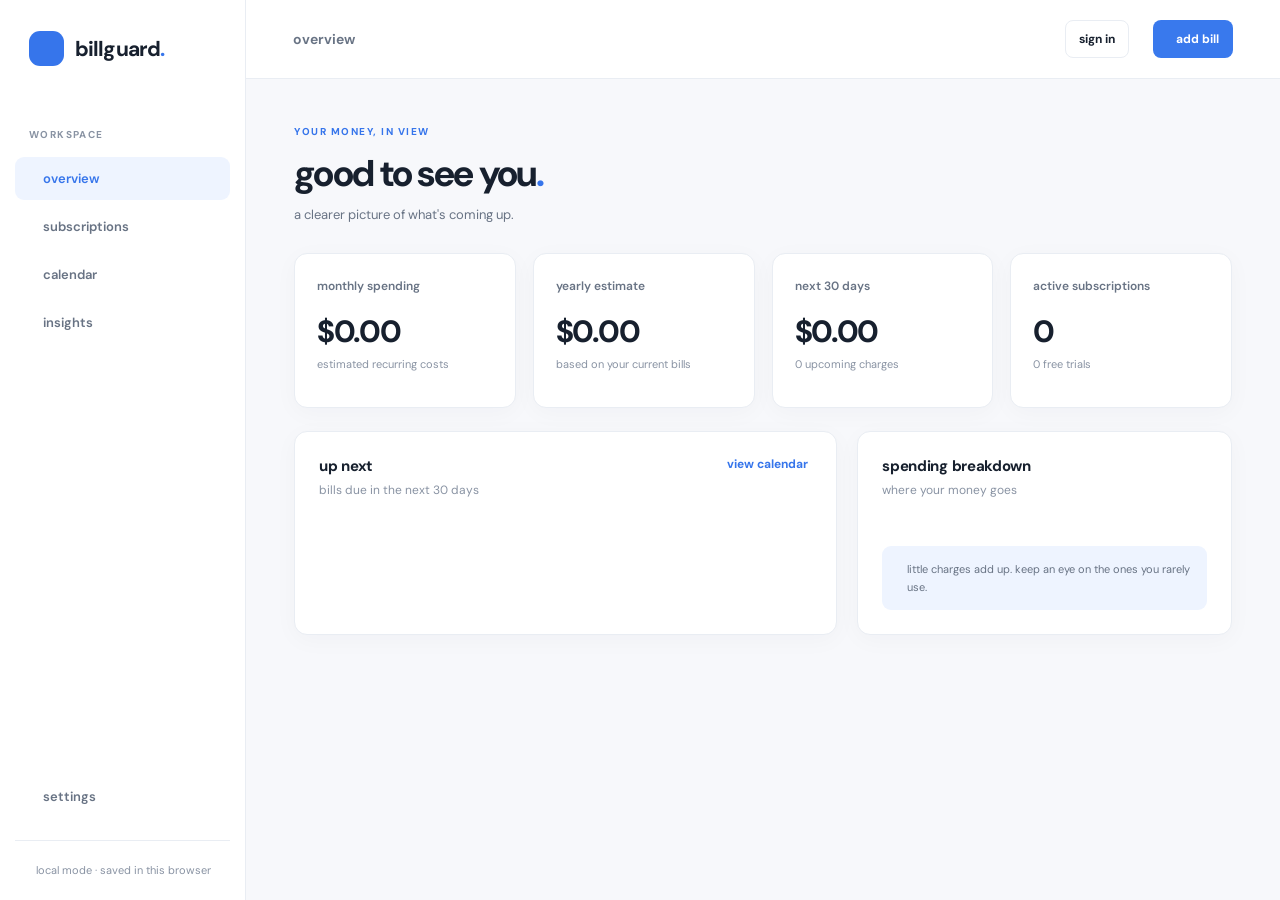
==== app.html @ 4535c414 "Preserve existing dashboard as app.html" ====
<!doctype html>
<html lang="en">
<head>
  <meta charset="UTF-8" />
  <meta name="viewport" content="width=device-width, initial-scale=1.0" />
  <meta name="theme-color" content="#f6f8fb" />
  <meta name="description" content="billguard helps you stay ahead of recurring bills, subscriptions, and free trials." />
  <title>billguard — know what's coming</title>
  <link rel="icon" href="./assets/favicon.svg" type="image/svg+xml" />
  <link rel="stylesheet" href="./styles.css" />
  <script src="./js/app.js" type="module"></script>
</head>
<body>
  <div class="app-shell">
    <aside class="sidebar" aria-label="Main navigation">
      <a class="brand" href="#overview">
        <span class="brand-mark" aria-hidden="true"><i data-icon="shield"></i></span>
        <span>billguard<span class="brand-dot">.</span></span>
      </a>
      <div class="workspace-label">WORKSPACE</div>
      <nav class="nav" aria-label="Pages">
        <a class="nav-link active" href="#overview" data-page="overview"><i data-icon="layout-dashboard"></i>overview</a>
        <a class="nav-link" href="#subscriptions" data-page="subscriptions"><i data-icon="credit-card"></i>subscriptions</a>
        <a class="nav-link" href="#calendar" data-page="calendar"><i data-icon="calendar-days"></i>calendar</a>
        <a class="nav-link" href="#insights" data-page="insights"><i data-icon="chart-no-axes-column"></i>insights</a>
      </nav>
      <div class="sidebar-bottom">
        <nav class="nav" aria-label="Preferences">
          <a class="nav-link" href="#settings" data-page="settings"><i data-icon="settings-2"></i>settings</a>
        </nav>
        <div class="sidebar-note"><i data-icon="lock-keyhole"></i><span><span id="storage-label">local mode · saved in this browser</span></span></div>
      </div>
    </aside>

    <div class="main-area">
      <header class="topbar">
        <div class="topbar-left">
          <button class="icon-button mobile-menu" id="menu-toggle" aria-label="Toggle navigation"><i data-icon="menu"></i></button>
          <span class="topbar-location" id="breadcrumb">overview</span>
        </div>
        <div class="topbar-right">
          <span class="today-label" id="today-label"></span><button class="button button-secondary button-sm" id="account-button" type="button">sign in</button>
          <button class="button button-primary button-sm" data-open-add><i data-icon="plus"></i><span>add bill</span></button>
        </div>
      </header>

      <main class="main-content">
        <section class="page active" id="page-overview">
          <div class="page-heading">
            <div><p class="eyebrow">YOUR MONEY, IN VIEW</p><h1>good to see you<span class="accent">.</span></h1><p class="subtitle">a clearer picture of what's coming up.</p></div>
          </div>
          <div class="metrics">
            <article class="metric-card"><div class="metric-label">monthly spending <i data-icon="wallet"></i></div><div class="metric-value" id="monthly-total">$0.00</div><div class="metric-foot">estimated recurring costs</div></article>
            <article class="metric-card"><div class="metric-label">yearly estimate <i data-icon="chart-no-axes-column"></i></div><div class="metric-value" id="yearly-total">$0.00</div><div class="metric-foot">based on your current bills</div></article>
            <article class="metric-card"><div class="metric-label">next 30 days <i data-icon="calendar-clock"></i></div><div class="metric-value" id="upcoming-total">$0.00</div><div class="metric-foot" id="upcoming-count">0 upcoming charges</div></article>
            <article class="metric-card"><div class="metric-label">active subscriptions <i data-icon="layers-2"></i></div><div class="metric-value" id="active-total">0</div><div class="metric-foot" id="trial-count">0 free trials</div></article>
          </div>
          <div class="content-grid">
            <section class="panel upcoming-panel"><div class="panel-head"><div><h2>up next</h2><p>bills due in the next 30 days</p></div><a href="#calendar" class="text-link">view calendar <i data-icon="arrow-up-right"></i></a></div><div id="upcoming-list" class="bill-list"></div></section>
            <section class="panel overview-side"><div class="panel-head"><div><h2>spending breakdown</h2><p>where your money goes</p></div></div><div id="category-breakdown" class="breakdown"></div><div class="soft-note"><i data-icon="lightbulb"></i><span>little charges add up. keep an eye on the ones you rarely use.</span></div></section>
          </div>
          <section class="trial-banner" id="trial-banner" hidden><div class="trial-icon"><i data-icon="clock-alert"></i></div><div><strong>free trial ending soon</strong><p id="trial-banner-text"></p></div><a href="#subscriptions" class="text-link">review <i data-icon="arrow-right"></i></a></section>
        </section>

        <section class="page" id="page-subscriptions">
          <div class="page-heading page-heading-row"><div><p class="eyebrow">EVERYTHING IN ONE PLACE</p><h1>subscriptions<span class="accent">.</span></h1><p class="subtitle">all your recurring bills, minus the guesswork.</p></div><button class="button button-primary" data-open-add><i data-icon="plus"></i>add a bill</button></div>
          <div class="panel"><div class="toolbar"><div class="search"><i data-icon="search"></i><input id="bill-search" type="search" placeholder="search subscriptions" aria-label="Search subscriptions" /></div><div class="filter-row" id="status-filters"><button class="filter active" data-status="all">all</button><button class="filter" data-status="active">active</button><button class="filter" data-status="trial">trials</button><button class="filter" data-status="paused">paused</button></div></div><div class="table-wrap"><table class="data-table"><thead><tr><th>subscription</th><th>amount</th><th>next charge</th><th>status</th><th></th></tr></thead><tbody id="subscription-rows"></tbody></table></div></div>
        </section>

        <section class="page" id="page-calendar">
          <div class="page-heading"><p class="eyebrow">STAY AHEAD</p><h1>calendar<span class="accent">.</span></h1><p class="subtitle">see your charges before they happen.</p></div>
          <div class="panel calendar-panel"><div class="calendar-top"><h2 id="calendar-title"></h2><div class="calendar-actions"><button class="icon-button" id="previous-month" aria-label="Previous month"><i data-icon="chevron-left"></i></button><button class="button button-secondary button-sm" id="calendar-today">today</button><button class="icon-button" id="next-month" aria-label="Next month"><i data-icon="chevron-right"></i></button></div></div><div class="calendar-weekdays"><span>sun</span><span>mon</span><span>tue</span><span>wed</span><span>thu</span><span>fri</span><span>sat</span></div><div class="calendar-grid" id="calendar-grid"></div></div>
          <div class="panel calendar-detail"><div class="panel-head"><h2 id="selected-day-title">selected day</h2></div><div id="selected-day-bills"></div></div>
        </section>

        <section class="page" id="page-insights">
          <div class="page-heading"><p class="eyebrow">THE BIG PICTURE</p><h1>insights<span class="accent">.</span></h1><p class="subtitle">understand the small costs that become big ones.</p></div>
          <div class="metrics insights-metrics"><article class="metric-card"><div class="metric-label">monthly equivalent</div><div class="metric-value" id="insights-monthly">$0.00</div></article><article class="metric-card"><div class="metric-label">annual projection</div><div class="metric-value" id="insights-yearly">$0.00</div></article><article class="metric-card"><div class="metric-label">most expensive</div><div class="metric-value small-value" id="insights-largest">—</div></article></div>
          <div class="content-grid"><div class="panel"><div class="panel-head"><div><h2>cost by category</h2><p>monthly equivalent</p></div></div><div id="insights-categories"></div></div><div class="panel"><div class="panel-head"><div><h2>top subscriptions</h2><p>your biggest recurring costs</p></div></div><div id="insights-top" class="bill-list"></div></div></div>
        </section>

        <section class="page" id="page-settings">
          <div class="page-heading"><p class="eyebrow">MAKE IT YOURS</p><h1>settings<span class="accent">.</span></h1><p class="subtitle">simple controls for your workspace.</p></div>
          <div class="settings-stack"><div class="panel settings-panel"><div><h2>account & sync</h2><p id="account-status">sign in to sync bills across your devices.</p></div><button class="button button-secondary" id="settings-account" type="button">sign in</button></div>
            <div class="panel settings-panel"><div><h2>appearance</h2><p>pick the look you prefer.</p></div><select id="theme-select" class="select"><option value="light">light</option><option value="dark">dark</option><option value="system">system</option></select></div>
            <div class="panel settings-panel"><div><h2>currency</h2><p>used to display your bills. amounts are not converted.</p></div><select id="currency-select" class="select"><option value="USD">USD ($)</option><option value="EUR">EUR (€)</option><option value="GBP">GBP (£)</option><option value="CAD">CAD ($)</option><option value="AUD">AUD ($)</option></select></div>
            <div class="panel settings-panel"><div><h2>your data</h2><p>export a backup or import a previous billguard backup.</p></div><div class="settings-buttons"><button class="button button-secondary" id="export-data"><i data-icon="download"></i>export</button><button class="button button-secondary" id="import-data"><i data-icon="upload"></i>import</button><input type="file" id="import-file" accept="application/json,.json" hidden /></div></div>
            <div class="panel settings-panel"><div><h2>clear all data</h2><p>permanently delete all bills saved in this browser.</p></div><button class="button button-danger" id="clear-data">clear data</button></div>
            <p class="settings-caption"><i data-icon="shield-check"></i> guest bills stay in this browser. signed-in bills sync privately to your account. no bank connection or reminder emails yet.</p>
          </div>
        </section>
      </main>
    </div>
  </div>

  <div class="modal-backdrop" id="bill-modal" hidden>
    <div class="modal" role="dialog" aria-modal="true" aria-labelledby="modal-title">
      <div class="modal-head"><div><p class="eyebrow">YOUR SUBSCRIPTIONS</p><h2 id="modal-title">add a bill</h2></div><button class="icon-button" id="close-modal" aria-label="Close"><i data-icon="x"></i></button></div>
      <form id="bill-form">
        <input type="hidden" name="id" />
        <div class="field"><label for="bill-name">name</label><input id="bill-name" name="name" maxlength="80" placeholder="e.g. netflix" required /></div>
        <div class="field-row"><div class="field"><label for="bill-amount">amount</label><input id="bill-amount" name="amount" type="number" min="0" max="1000000" step="0.01" placeholder="12.99" required /></div><div class="field"><label for="bill-cycle">billing cycle</label><select id="bill-cycle" name="cycle"><option value="monthly">monthly</option><option value="yearly">yearly</option><option value="weekly">weekly</option></select></div></div>
        <div class="field-row"><div class="field"><label for="bill-date">next charge date</label><input id="bill-date" name="nextDate" type="date" required /></div><div class="field"><label for="bill-category">category</label><select id="bill-category" name="category"><option>entertainment</option><option>software</option><option>utilities</option><option>shopping</option><option>fitness</option><option>education</option><option>other</option></select></div></div>
        <div class="field"><label for="bill-status">status</label><select id="bill-status" name="status"><option value="active">active</option><option value="trial">free trial</option><option value="paused">paused</option></select><small>for free trials, use the first paid charge date and amount.</small></div>
        <div class="modal-actions"><button type="button" class="button button-secondary" id="cancel-modal">cancel</button><button class="button button-primary" type="submit">save bill <i data-icon="arrow-right"></i></button></div>
      </form>
    </div>
  </div>

  <div class="modal-backdrop" id="auth-modal" hidden>
    <div class="modal auth-modal" role="dialog" aria-modal="true" aria-labelledby="auth-title">
      <div class="modal-head">
        <div><p class="eyebrow">BILLGUARD ACCOUNT</p><h2 id="auth-title">welcome back.</h2></div>
        <button class="icon-button" id="close-auth" aria-label="Close sign in"><i data-icon="x"></i></button>
      </div>
      <p class="auth-description" id="auth-description">sign in to sync bills across devices.</p>
      <form id="auth-form">
        <div class="field"><label for="auth-email">email</label><input id="auth-email" type="email" autocomplete="email" required placeholder="you@example.com" /></div>
        <div class="field"><label for="auth-password">password</label><input id="auth-password" type="password" minlength="6" autocomplete="current-password" required placeholder="your password" /></div>
        <p class="auth-error" id="auth-error" role="alert" hidden></p>
        <button class="button button-primary auth-submit" id="auth-submit" type="submit">sign in</button>
      </form>
      <button class="auth-switch" id="auth-switch" type="button">new here? create an account</button>
      <p class="auth-footnote">you can keep using billguard without an account.</p>
    </div>
  </div>
  <div class="toast" id="toast" role="status" aria-live="polite"></div>
</body>
</html>
---- styles.css ----
@import url('https://fonts.googleapis.com/css2?family=DM+Sans:wght@400;450;500;550;600;650;700;750&display=swap');

:root {
  font-family: 'DM Sans', -apple-system, BlinkMacSystemFont, 'Segoe UI', sans-serif;
  color-scheme: light;
  --bg: #f7f8fb;
  --surface: #fff;
  --surface-alt: #f5f7fa;
  --text: #17202e;
  --muted: #8993a3;
  --subtext: #687384;
  --border: #e9edf3;
  --accent: #3675eb;
  --accent-soft: #eef4ff;
  --hover: #f4f7fc;
  --shadow: 0 5px 24px rgb(28 47 78 / 3%);
  --sidebar: 246px;
}
[data-theme='dark'] {
  color-scheme: dark;
  --bg: #10151d;
  --surface: #191f29;
  --surface-alt: #222a36;
  --text: #edf1f7;
  --muted: #8e9aab;
  --subtext: #adbacb;
  --border: #2c3543;
  --accent: #7aa7ff;
  --accent-soft: #243653;
  --hover: #222c39;
  --shadow: none;
}
* { box-sizing: border-box; }
body { margin: 0; background: var(--bg); color: var(--text); font-size: 14px; -webkit-font-smoothing: antialiased; }
button, input, select { font: inherit; }
button { cursor: pointer; }
a { color: inherit; text-decoration: none; }
button, a, input, select { -webkit-tap-highlight-color: transparent; }
button:focus-visible, a:focus-visible, input:focus-visible, select:focus-visible { outline: 2px solid var(--accent); outline-offset: 3px; }
[hidden] { display: none !important; }
.icon { width: 18px; height: 18px; display: inline-block; flex: 0 0 auto; stroke-width: 1.8; }
.app-shell { min-height: 100vh; display: flex; }
.sidebar { background: var(--surface); border-right: 1px solid var(--border); width: var(--sidebar); min-height: 100vh; padding: 31px 15px 22px; display: flex; flex-direction: column; position: fixed; inset: 0 auto 0 0; z-index: 20; }
.brand { display: flex; align-items: center; gap: 11px; padding: 0 14px; font-size: 21px; font-weight: 750; letter-spacing: -.9px; }
.brand-mark { height: 35px; width: 35px; display: grid; place-items: center; background: var(--accent); color: white; border-radius: 11px; }
.brand-mark .icon { width: 21px; height: 21px; }
.brand-dot, .accent { color: var(--accent); }
.workspace-label { color: var(--muted); font-size: 10px; letter-spacing: 1.4px; font-weight: 700; margin: 62px 14px 16px; }
.nav { display: grid; gap: 5px; }
.nav-link { display: flex; gap: 13px; align-items: center; border-radius: 9px; color: var(--subtext); padding: 13px 15px; font-weight: 600; font-size: 13px; transition: background .18s, color .18s, transform .18s; }
.nav-link:hover { background: var(--hover); color: var(--text); transform: translateX(2px); }
.nav-link.active { background: var(--accent-soft); color: var(--accent); }
.sidebar-bottom { margin-top: auto; }
.sidebar-note { border-top: 1px solid var(--border); padding: 21px 11px 0; margin-top: 22px; color: var(--muted); display: flex; align-items: center; gap: 10px; font-size: 11px; line-height: 1.5; }
.sidebar-note .icon { height: 16px; width: 16px; }
.main-area { margin-left: var(--sidebar); min-width: 0; width: calc(100% - var(--sidebar)); }
.topbar { height: 79px; background: var(--surface); border-bottom: 1px solid var(--border); display: flex; justify-content: space-between; align-items: center; padding: 0 47px; }
.topbar-left, .topbar-right { display: flex; align-items: center; gap: 24px; }
.topbar-location { color: var(--subtext); font-weight: 650; text-transform: lowercase; }
.today-label { font-size: 12px; color: var(--muted); font-weight: 600; }
.main-content { max-width: 1480px; margin: 0 auto; padding: 46px 48px 80px; }
.page { display: none; }
.page.active { display: block; animation: appear .2s ease; }
@keyframes appear { from { opacity: 0; transform: translateY(4px); } to { opacity: 1; transform: translateY(0); } }
.page-heading { margin-bottom: 30px; }
.page-heading-row { display: flex; justify-content: space-between; align-items: center; gap: 18px; }
.eyebrow { margin: 0 0 11px; font-weight: 750; letter-spacing: 1.5px; font-size: 10px; color: var(--accent); }
h1 { margin: 0; font-size: clamp(28px, 3vw, 37px); letter-spacing: -1.7px; font-weight: 750; }
.subtitle { margin: 9px 0 0; color: var(--subtext); font-size: 13px; }
h2 { margin: 0; font-size: 15px; letter-spacing: -.3px; font-weight: 750; }
.button, .icon-button { display: inline-flex; align-items: center; justify-content: center; gap: 9px; border-radius: 8px; border: 1px solid transparent; font-size: 12px; font-weight: 700; padding: 11px 16px; transition: transform .15s, background .15s, border-color .15s; white-space: nowrap; }
.button:hover { transform: translateY(-1px); }
.button-primary { color: #fff; background: #3979ed; }
.button-primary:hover { background: #2666d5; }
.button-secondary { background: var(--surface); color: var(--text); border-color: var(--border); }
.button-secondary:hover { background: var(--hover); }
.button-danger { color: #c84b4b; background: #fff3f3; }
.button-danger:hover { background: #ffe9e9; }
.button-sm { padding: 10px 13px; }
.button .icon { width: 15px; height: 15px; }
.icon-button { background: transparent; color: var(--subtext); padding: 9px; border-color: var(--border); }
.icon-button:hover { background: var(--hover); }
.mobile-menu { display: none; }
.metrics { display: grid; grid-template-columns: repeat(4,minmax(0,1fr)); gap: 17px; margin-bottom: 23px; }
.metric-card, .panel { background: var(--surface); border: 1px solid var(--border); border-radius: 13px; box-shadow: var(--shadow); }
.metric-card { padding: 24px 22px 22px; min-height: 155px; }
.metric-label { color: var(--subtext); display: flex; align-items: center; justify-content: space-between; font-weight: 600; font-size: 12px; }
.metric-label .icon { color: #a3afc1; width: 17px; }
.metric-value { font-size: clamp(25px, 2.4vw, 33px); letter-spacing: -1.3px; font-weight: 750; margin-top: 18px; font-variant-numeric: tabular-nums; }
.metric-foot { color: var(--muted); font-size: 11px; margin-top: 5px; }
.content-grid { display: grid; grid-template-columns: minmax(0, 1.45fr) minmax(300px,1fr); gap: 20px; }
.panel { padding: 24px; }
.panel-head { display: flex; justify-content: space-between; align-items: flex-start; gap: 14px; margin-bottom: 22px; }
.panel-head p { margin: 6px 0 0; color: var(--muted); font-size: 12px; }
.text-link { font-size: 12px; color: var(--accent); font-weight: 700; display: flex; align-items: center; gap: 4px; white-space: nowrap; }
.text-link .icon { height: 14px; width: 14px; }
.bill-list { display: grid; }
.bill-item { display: flex; align-items: center; gap: 13px; padding: 14px 0; border-bottom: 1px solid var(--border); }
.bill-item:last-child { border-bottom: 0; }
.bill-logo { background: var(--accent-soft); color: var(--accent); border-radius: 11px; width: 40px; height: 40px; display: grid; place-items: center; font-weight: 750; font-size: 16px; flex: 0 0 auto; text-transform: uppercase; }
.bill-title { font-weight: 700; font-size: 13px; overflow: hidden; text-overflow: ellipsis; white-space: nowrap; }
.bill-sub { color: var(--muted); margin-top: 5px; font-size: 11px; }
.bill-info { min-width: 0; flex: 1; }
.bill-amount { margin-left: auto; text-align: right; font-weight: 750; white-space: nowrap; font-variant-numeric: tabular-nums; }
.bill-amount small { display: block; color: var(--muted); margin-top: 5px; font-weight: 500; font-size: 11px; }
.breakdown { display: grid; gap: 20px; }
.breakdown-row { display: grid; gap: 9px; }
.breakdown-top { display: flex; justify-content: space-between; font-weight: 650; font-size: 12px; }
.breakdown-top span:last-child { font-variant-numeric: tabular-nums; }
.track { height: 7px; border-radius: 8px; background: var(--surface-alt); overflow: hidden; }
.fill { height: 100%; background: var(--accent); border-radius: inherit; }
.soft-note { display: flex; gap: 11px; align-items: start; background: var(--accent-soft); color: var(--subtext); padding: 14px; border-radius: 9px; margin-top: 26px; font-size: 11px; line-height: 1.65; }
.soft-note .icon { width: 17px; height: 17px; color: var(--accent); }
.trial-banner { margin-top: 20px; display: flex; gap: 15px; padding: 18px 21px; align-items: center; background: var(--surface); border: 1px solid var(--border); border-radius: 12px; }
.trial-icon { width: 39px; height: 39px; border-radius: 10px; display: grid; place-items: center; background: #fff3e7; color: #c97727; }
.trial-banner strong { font-size: 13px; }
.trial-banner p { margin: 5px 0 0; color: var(--subtext); font-size: 12px; }
.trial-banner .text-link { margin-left: auto; }
.toolbar { display: flex; align-items: center; justify-content: space-between; gap: 18px; margin-bottom: 18px; }
.search { display: flex; align-items: center; gap: 9px; border: 1px solid var(--border); border-radius: 8px; padding: 0 12px; min-width: 190px; width: 310px; }
.search .icon { color: var(--muted); width: 16px; height: 16px; }
.search input { border: 0; outline: 0; background: transparent; color: var(--text); padding: 11px 0; width: 100%; font-size: 12px; }
.search input::placeholder { color: var(--muted); }
.filter-row { display: flex; gap: 5px; flex-wrap: wrap; }
.filter { padding: 8px 12px; background: transparent; border: 0; color: var(--subtext); border-radius: 7px; font-weight: 650; font-size: 12px; }
.filter:hover { background: var(--hover); }
.filter.active { background: var(--accent-soft); color: var(--accent); }
.table-wrap { width: 100%; overflow-x: auto; }
.data-table { width: 100%; border-collapse: collapse; min-width: 600px; text-align: left; }
.data-table th { padding: 13px 12px; border-bottom: 1px solid var(--border); color: var(--muted); font-size: 11px; font-weight: 650; }
.data-table td { padding: 17px 12px; border-bottom: 1px solid var(--border); font-size: 12px; font-weight: 600; }
.data-table tr:last-child td { border-bottom: 0; }
.data-table .bill-item { border: 0; padding: 0; }
.data-table .bill-logo { width: 36px; height: 36px; font-size: 14px; }
.status { padding: 6px 9px; border-radius: 20px; font-size: 11px; font-weight: 700; background: #e9f8f0; color: #26845a; }
.status.trial { background: #fff4e5; color: #b87521; }
.status.paused { background: var(--surface-alt); color: var(--subtext); }
.row-actions { display: flex; justify-content: flex-end; gap: 6px; }
.action-btn { background: transparent; border: 1px solid var(--border); border-radius: 7px; padding: 7px; color: var(--subtext); display: inline-flex; }
.action-btn:hover { background: var(--hover); }
.action-btn .icon { width: 15px; height: 15px; }
.empty { color: var(--muted); text-align: center; padding: 42px 15px; line-height: 1.7; font-size: 12px; }
.empty .icon { display: block; margin: 0 auto 11px; color: var(--accent); width: 27px; height: 27px; }
.empty strong { color: var(--text); display: block; font-size: 13px; }
.calendar-panel { margin-bottom: 20px; }
.calendar-top { display: flex; justify-content: space-between; align-items: center; margin-bottom: 22px; }
.calendar-actions { display: flex; align-items: center; gap: 8px; }
.calendar-weekdays, .calendar-grid { display: grid; grid-template-columns: repeat(7,minmax(0,1fr)); }
.calendar-weekdays { border-bottom: 1px solid var(--border); }
.calendar-weekdays span { padding: 10px; font-size: 11px; color: var(--muted); text-align: center; font-weight: 650; }
.calendar-grid { gap: 5px; padding-top: 8px; }
.calendar-day { min-height: 92px; text-align: left; border: 1px solid transparent; background: transparent; padding: 10px; border-radius: 9px; color: var(--text); display: flex; flex-direction: column; align-items: flex-start; gap: 6px; }
.calendar-day:hover { background: var(--hover); }
.calendar-day.outside { opacity: .28; }
.calendar-day.is-today .day-number { background: var(--accent); color: #fff; }
.calendar-day.selected { background: var(--accent-soft); border-color: var(--accent); }
.day-number { min-width: 25px; height: 25px; display: grid; place-items: center; border-radius: 8px; font-weight: 700; font-size: 12px; }
.calendar-pill { color: var(--accent); background: var(--accent-soft); max-width: 100%; border-radius: 5px; font-size: 10px; padding: 4px 5px; overflow: hidden; text-overflow: ellipsis; white-space: nowrap; }
.insights-metrics { grid-template-columns: repeat(3,minmax(0,1fr)); }
.small-value { font-size: 23px; overflow-wrap: anywhere; }
.settings-stack { display: grid; gap: 15px; max-width: 850px; }
.settings-panel { display: flex; align-items: center; justify-content: space-between; gap: 20px; }
.settings-panel p { color: var(--muted); font-size: 12px; margin: 8px 0 0; line-height: 1.5; }
.settings-buttons { display: flex; gap: 8px; }
.select { border: 1px solid var(--border); background: var(--surface); color: var(--text); border-radius: 8px; min-width: 128px; padding: 11px 12px; }
.settings-caption { color: var(--muted); font-size: 11px; display: flex; align-items: center; gap: 7px; line-height: 1.6; }
.settings-caption .icon { width: 15px; height: 15px; }
.modal-backdrop { position: fixed; z-index: 50; inset: 0; background: rgb(15 24 39 / 47%); backdrop-filter: blur(4px); display: grid; place-items: center; padding: 18px; }
.modal { width: min(100%, 490px); background: var(--surface); border: 1px solid var(--border); padding: 29px; border-radius: 16px; box-shadow: 0 28px 80px rgb(0 0 0 / 15%); max-height: calc(100vh - 36px); overflow-y: auto; }
.modal-head { display: flex; justify-content: space-between; align-items: start; margin-bottom: 27px; }
.modal-head h2 { font-size: 22px; letter-spacing: -.6px; }
.modal-head .eyebrow { margin-bottom: 7px; }
.field { display: grid; gap: 8px; margin-bottom: 17px; min-width: 0; }
.field label { font-size: 12px; font-weight: 700; }
.field input, .field select { width: 100%; min-width: 0; border: 1px solid var(--border); border-radius: 8px; padding: 12px; background: var(--surface); color: var(--text); outline: 0; }
.field input:focus, .field select:focus { border-color: var(--accent); }
.field input::placeholder { color: var(--muted); }
.field small { color: var(--muted); line-height: 1.4; }
.field-row { display: grid; grid-template-columns: 1fr 1fr; gap: 14px; }
.modal-actions { border-top: 1px solid var(--border); padding-top: 21px; margin-top: 9px; display: flex; justify-content: flex-end; gap: 9px; }
.toast { position: fixed; right: 27px; bottom: 27px; background: var(--text); color: var(--surface); padding: 12px 17px; border-radius: 9px; font-size: 12px; font-weight: 650; z-index: 99; opacity: 0; transform: translateY(8px); transition: opacity .18s, transform .18s; pointer-events: none; }
.toast.show { opacity: 1; transform: translateY(0); }
@media (max-width: 1150px) {
  .metrics { grid-template-columns: repeat(2,minmax(0,1fr)); }
  .content-grid { grid-template-columns: 1fr; }
}
@media (max-width: 800px) {
  :root { --sidebar: 0px; }
  .sidebar { transform: translateX(-100%); width: 246px; transition: transform .2s; box-shadow: 0 0 0 100vmax transparent; }
  body.menu-open .sidebar { transform: translateX(0); box-shadow: 0 0 0 100vmax rgb(0 0 0 / 35%); }
  .main-area { margin-left: 0; width: 100%; }
  .mobile-menu { display: inline-flex; }
  .topbar { padding: 0 21px; height: 68px; }
  .main-content { padding: 30px 21px 60px; }
  .today-label { display: none; }
}
@media (max-width: 520px) {
  .metrics { gap: 10px; }
  .metric-card { padding: 17px; min-height: 135px; }
  .metric-value { font-size: 25px; }
  .metric-label { font-size: 11px; }
  .panel { padding: 17px; }
  .page-heading-row { align-items: flex-start; }
  .page-heading-row > .button { padding: 10px; font-size: 0; }
  .page-heading-row > .button .icon { width: 18px; height: 18px; }
  .toolbar { align-items: stretch; flex-direction: column; }
  .search { width: 100%; }
  .calendar-day { min-height: 68px; padding: 4px; }
  .day-number { height: 23px; min-width: 23px; }
  .calendar-pill { font-size: 9px; }
  .settings-panel { align-items: flex-start; flex-direction: column; }
  .field-row { grid-template-columns: 1fr; gap: 0; }
  .modal { padding: 21px; }
  .topbar-right { gap: 0; }
}

/* account access */
.auth-modal { max-width: 420px; }
.auth-description { margin: -8px 0 24px; color: var(--subtext); font-size: 12px; line-height: 1.6; }
.auth-submit { width: 100%; margin-top: 4px; }
.auth-switch { display: block; margin: 20px auto 0; border: 0; background: none; color: var(--accent); font-size: 12px; font-weight: 700; }
.auth-footnote { margin: 22px 0 0; text-align: center; color: var(--muted); font-size: 11px; }
.auth-error { color: #cb4242; font-size: 12px; line-height: 1.5; }
@media (max-width: 520px) {
  #account-button { padding: 9px 10px; margin-right: 8px; }
}
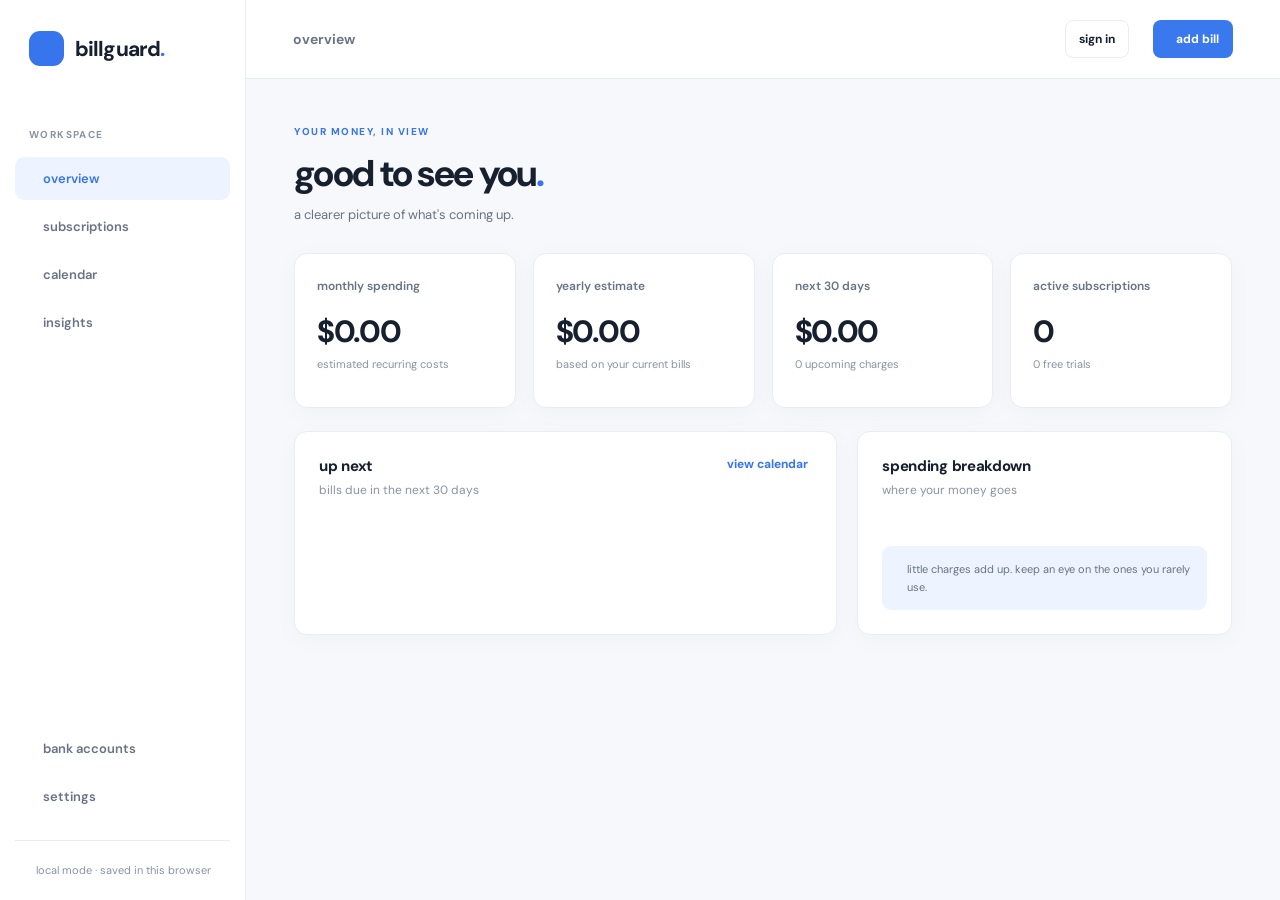
==== commit 4d0973d0: "Add bank accounts page to existing dashboard" ====
--- a/app.html
+++ b/app.html
@@ -26,6 +26,7 @@
       </nav>
       <div class="sidebar-bottom">
         <nav class="nav" aria-label="Preferences">
+          <a class="nav-link" href="#banks" data-page="banks"><i data-icon="landmark"></i>bank accounts</a>
           <a class="nav-link" href="#settings" data-page="settings"><i data-icon="settings-2"></i>settings</a>
         </nav>
         <div class="sidebar-note"><i data-icon="lock-keyhole"></i><span><span id="storage-label">local mode · saved in this browser</span></span></div>
@@ -79,6 +80,25 @@
           <div class="content-grid"><div class="panel"><div class="panel-head"><div><h2>cost by category</h2><p>monthly equivalent</p></div></div><div id="insights-categories"></div></div><div class="panel"><div class="panel-head"><div><h2>top subscriptions</h2><p>your biggest recurring costs</p></div></div><div id="insights-top" class="bill-list"></div></div></div>
         </section>
 
+        <section class="page" id="page-banks">
+          <div class="page-heading page-heading-row">
+            <div>
+              <p class="eyebrow">CONNECTED ACCOUNTS</p>
+              <h1>bank accounts<span class="accent">.</span></h1>
+              <p class="subtitle">connect securely with plaid. no passwords are stored by billguard.</p>
+            </div>
+            <button class="button button-primary" id="connect-bank" type="button"><i data-icon="plus"></i>connect bank</button>
+          </div>
+          <div class="panel">
+            <div class="panel-head">
+              <div><h2>your connections</h2><p>read-only access · disconnect anytime</p></div>
+            </div>
+            <div id="bank-status" class="bank-status">sign in to connect a bank account.</div>
+            <div id="bank-connections" class="bank-connections"></div>
+            <p class="bank-disclaimer">Bank connections use Plaid. Supported institutions and data vary. PayPal and Cash App aren't guaranteed to be available. BillGuard does not move money.</p>
+          </div>
+        </section>
+
         <section class="page" id="page-settings">
           <div class="page-heading"><p class="eyebrow">MAKE IT YOURS</p><h1>settings<span class="accent">.</span></h1><p class="subtitle">simple controls for your workspace.</p></div>
           <div class="settings-stack"><div class="panel settings-panel"><div><h2>account & sync</h2><p id="account-status">sign in to sync bills across your devices.</p></div><button class="button button-secondary" id="settings-account" type="button">sign in</button></div>
